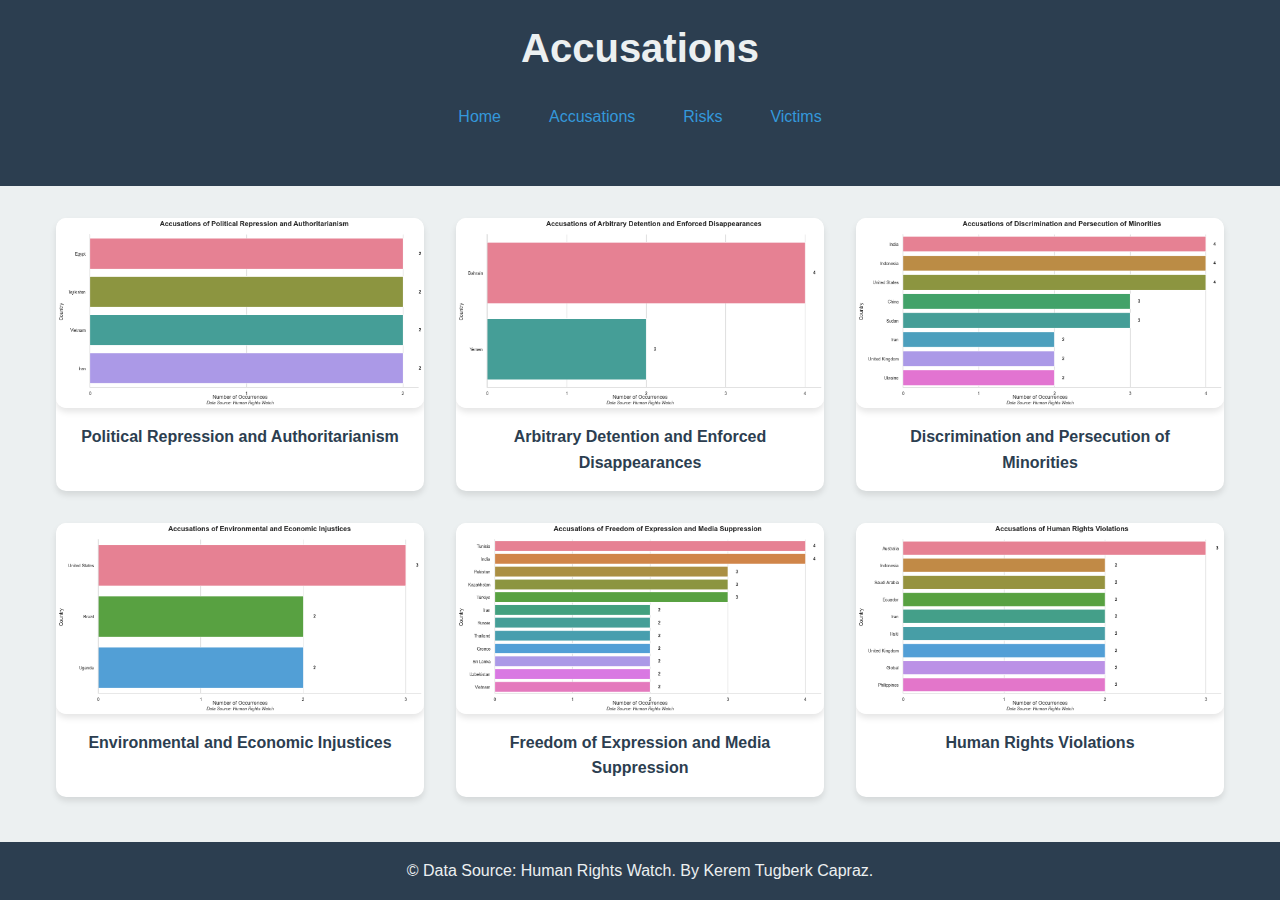
==== docs/accusations.html @ f1fa460b ""renamed webapp with docs"" ====
<!DOCTYPE html>
<html lang="en">
<head>
    <meta charset="UTF-8">
    <meta name="viewport" content="width=device-width, initial-scale=1.0">
    <link rel="stylesheet" href="style.css">
    <title>Accusations</title>
    <script src="script.js" defer></script>
</head>
<body>
    <header>
        <h1>Accusations</h1>
        <nav>
            <a href="index.html">Home</a>
            <a href="accusations.html">Accusations</a>
            <a href="risks.html">Risks</a>
            <a href="victims.html">Victims</a>
        </nav>
    </header>
    <main>
        <div class="gallery">
            <figure>
                <img src="accusations/accusations_of_Political_Repression_and_Authoritarianism.png" alt="Accusation 1">
                <figcaption>Political Repression and Authoritarianism</figcaption>
            </figure>
            <figure>
                <img src="accusations/accusations_of_Arbitrary_Detention_and_Enforced_Disappearances.png" alt="Accusation 2">
                <figcaption>Arbitrary Detention and Enforced Disappearances</figcaption>
            </figure>
            <figure>
                <img src="accusations/accusations_of_Discrimination_and_Persecution_of_Minorities.png" alt="Accusation 3">
                <figcaption>Discrimination and Persecution of Minorities</figcaption>
            </figure>
            <figure>
                <img src="accusations/accusations_of_Environmental_and_Economic_Injustices.png" alt="Accusation 4">
                <figcaption>Environmental and Economic Injustices</figcaption>
            </figure>
            <figure>
                <img src="accusations/accusations_of_Freedom_of_Expression_and_Media_Suppression.png" alt="Accusation 5">
                <figcaption>Freedom of Expression and Media Suppression</figcaption>
            </figure>
            <figure>
                <img src="accusations/accusations_of_Human_Rights_Violations.png" alt="Accusation 6">
                <figcaption>Human Rights Violations</figcaption>
            </figure>
        </div>
    </main>
    <footer>
        <p>&copy; Data Source: Human Rights Watch. By Kerem Tugberk Capraz.</p>
    </footer>
</body>
</html>
---- docs/style.css ----
:root {
    --primary-color: #2c3e50;
    --secondary-color: #ecf0f1;
    --accent-color: #3498db;
    --text-color: #333;
}

* {
    margin: 0;
    padding: 0;
    box-sizing: border-box;
}

body {
    font-family: 'Segoe UI', Tahoma, Geneva, Verdana, sans-serif;
    line-height: 1.6;
    color: var(--text-color);
    background-color: var(--secondary-color);
}

header {
    background-color: var(--primary-color);
    color: var(--secondary-color);
    padding: 1rem 0;
    text-align: center;
}

h1 {
    margin-bottom: 1rem;
    font-size: 2.5rem;
}

nav {
    display: flex;
    justify-content: center;
    gap: 1rem;
    margin-bottom: 2rem;
}

nav a {
    color: var(--accent-color);
    text-decoration: none;
    padding: 0.5rem 1rem;
    border-radius: 5px;
    transition: background-color 0.3s ease, color 0.3s ease;
}

nav a:hover {
    background-color: var(--accent-color);
    color: var(--secondary-color);
}

main {
    max-width: 1200px;
    margin: 2rem auto;
    padding: 0 1rem;
}

.gallery {
    display: grid;
    grid-template-columns: repeat(auto-fit, minmax(300px, 1fr));
    gap: 2rem;
}

figure, .gallery img {
    background-color: #fff;
    border-radius: 10px;
    overflow: hidden;
    box-shadow: 0 4px 6px rgba(0, 0, 0, 0.1);
    transition: transform 0.3s ease;
}

figure:hover, .gallery img:hover {
    transform: translateY(-5px);
}

img {
    width: 100%;
    height: auto;
    display: block;
}

figcaption {
    padding: 1rem;
    text-align: center;
    font-weight: bold;
    color: var(--primary-color);
}

footer {
    background-color: var(--primary-color);
    color: var(--secondary-color);
    text-align: center;
    padding: 1rem 0;
    position: fixed;
    bottom: 0;
    width: 100%;
}

@media (max-width: 768px) {
    .gallery {
        grid-template-columns: repeat(auto-fit, minmax(250px, 1fr));
    }
}

/* Add these styles at the end of your existing CSS file */

#lightbox {
    position: fixed;
    z-index: 1000;
    top: 0;
    left: 0;
    width: 100%;
    height: 100%;
    background-color: rgba(0, 0, 0, 0.8);
    display: none;
}

#lightbox.active {
    display: flex;
    justify-content: center;
    align-items: center;
}

#lightbox img {
    max-width: 90%;
    max-height: 80%;
    padding: 4px;
    background-color: black;
    border: 2px solid white;
}
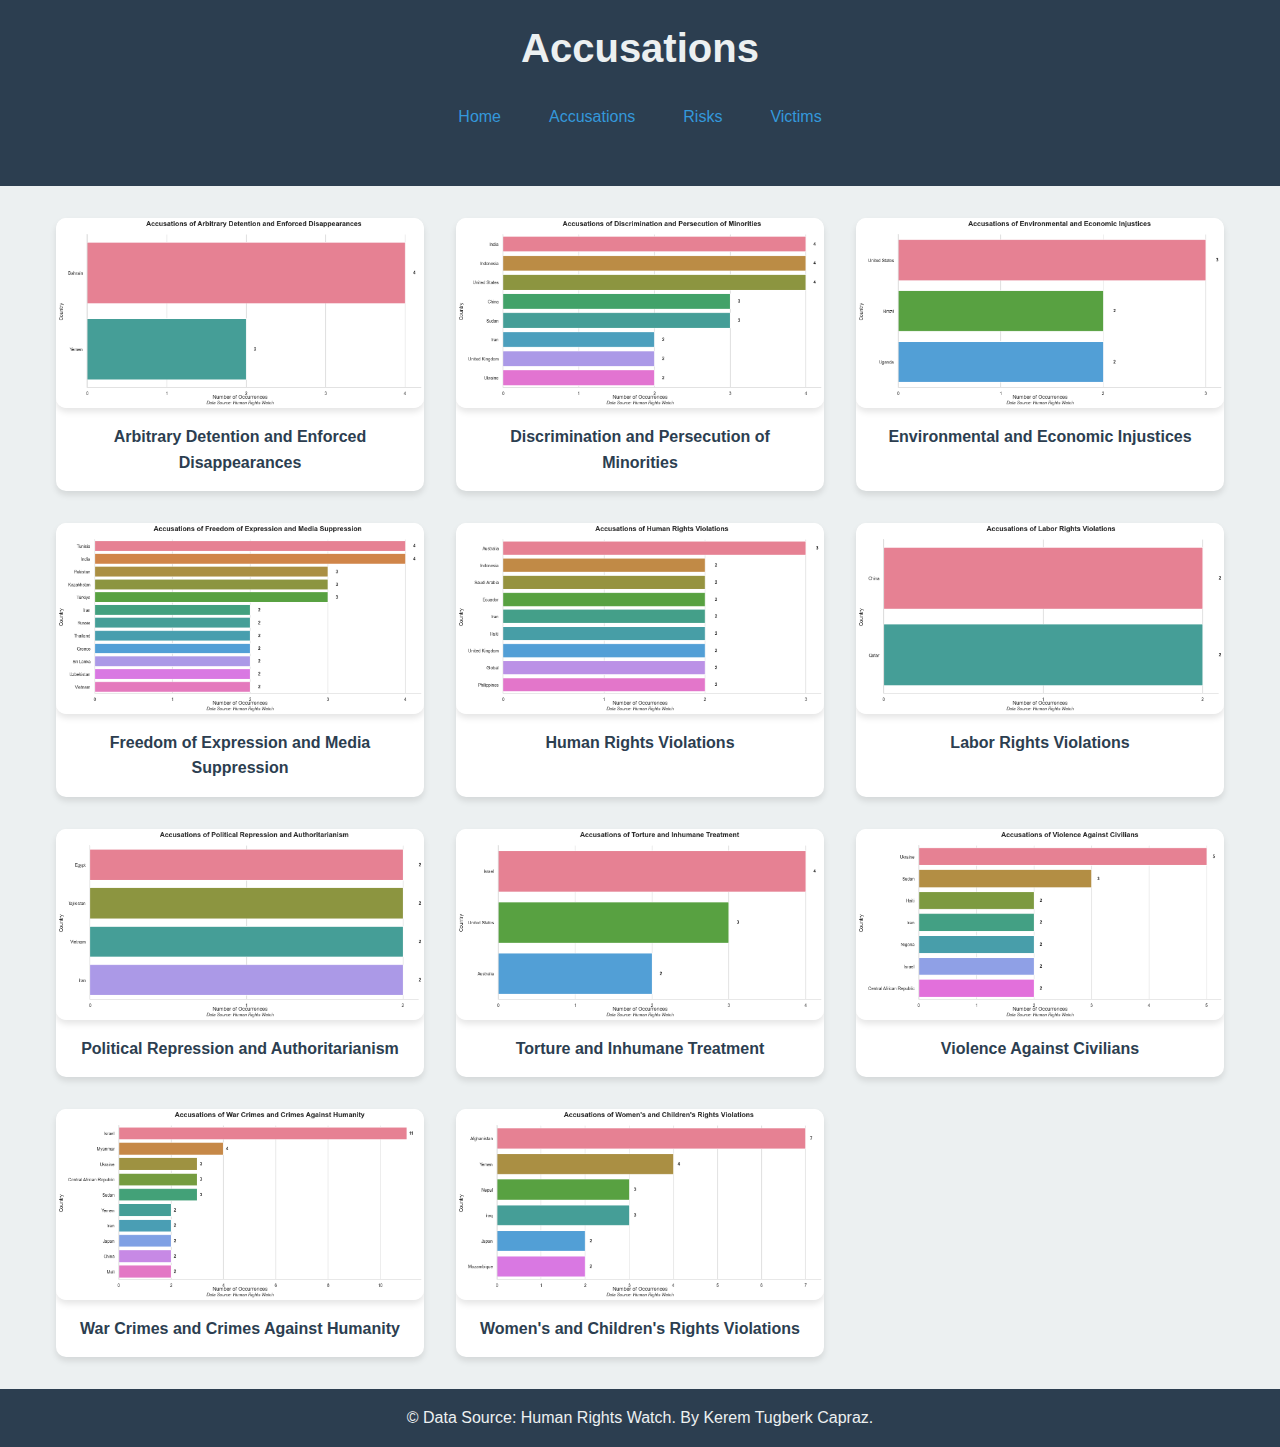
==== commit f9db26cc: ""index page + logos + style changes"" ====
--- a/docs/accusations.html
+++ b/docs/accusations.html
@@ -19,30 +19,51 @@
     </header>
     <main>
         <div class="gallery">
-            <figure>
-                <img src="accusations/accusations_of_Political_Repression_and_Authoritarianism.png" alt="Accusation 1">
-                <figcaption>Political Repression and Authoritarianism</figcaption>
-            </figure>
-            <figure>
-                <img src="accusations/accusations_of_Arbitrary_Detention_and_Enforced_Disappearances.png" alt="Accusation 2">
-                <figcaption>Arbitrary Detention and Enforced Disappearances</figcaption>
-            </figure>
-            <figure>
-                <img src="accusations/accusations_of_Discrimination_and_Persecution_of_Minorities.png" alt="Accusation 3">
-                <figcaption>Discrimination and Persecution of Minorities</figcaption>
-            </figure>
-            <figure>
-                <img src="accusations/accusations_of_Environmental_and_Economic_Injustices.png" alt="Accusation 4">
-                <figcaption>Environmental and Economic Injustices</figcaption>
-            </figure>
-            <figure>
-                <img src="accusations/accusations_of_Freedom_of_Expression_and_Media_Suppression.png" alt="Accusation 5">
-                <figcaption>Freedom of Expression and Media Suppression</figcaption>
-            </figure>
-            <figure>
-                <img src="accusations/accusations_of_Human_Rights_Violations.png" alt="Accusation 6">
-                <figcaption>Human Rights Violations</figcaption>
-            </figure>
+            
+                <figure>
+                    <img src="accusations/accusations_of_Arbitrary_Detention_and_Enforced_Disappearances.png" alt="Accusation 2">
+                    <figcaption>Arbitrary Detention and Enforced Disappearances</figcaption>
+                </figure>
+                <figure>
+                    <img src="accusations/accusations_of_Discrimination_and_Persecution_of_Minorities.png" alt="Accusation 3">
+                    <figcaption>Discrimination and Persecution of Minorities</figcaption>
+                </figure>
+                <figure>
+                    <img src="accusations/accusations_of_Environmental_and_Economic_Injustices.png" alt="Accusation 4">
+                    <figcaption>Environmental and Economic Injustices</figcaption>
+                </figure>
+                <figure>
+                    <img src="accusations/accusations_of_Freedom_of_Expression_and_Media_Suppression.png" alt="Accusation 5">
+                    <figcaption>Freedom of Expression and Media Suppression</figcaption>
+                </figure>
+                <figure>
+                    <img src="accusations/accusations_of_Human_Rights_Violations.png" alt="Accusation 6">
+                    <figcaption>Human Rights Violations</figcaption>
+                </figure>
+                <figure>
+                    <img src="accusations/accusations_of_Labor_Rights_Violations.png" alt="Accusation 7">
+                    <figcaption>Labor Rights Violations</figcaption>
+                </figure>
+                <figure>
+                    <img src="accusations/accusations_of_Political_Repression_and_Authoritarianism.png" alt="Accusation 1">
+                    <figcaption>Political Repression and Authoritarianism</figcaption>
+                </figure>
+                <figure>
+                    <img src="accusations/accusations_of_Torture_and_Inhumane_Treatment.png" alt="Accusation 8">
+                    <figcaption>Torture and Inhumane Treatment</figcaption>
+                </figure>
+                <figure>
+                    <img src="accusations/accusations_of_Violence_Against_Civilians.png" alt="Accusation 9">
+                    <figcaption>Violence Against Civilians</figcaption>
+                </figure>
+                <figure>
+                    <img src="accusations/accusations_of_War_Crimes_and_Crimes_Against_Humanity.png" alt="Accusation 10">
+                    <figcaption>War Crimes and Crimes Against Humanity</figcaption>
+                </figure>
+                <figure>
+                    <img src="accusations/accusations_of_Women's_and_Children's_Rights_Violations.png" alt="Accusation 11">
+                    <figcaption>Women's and Children's Rights Violations</figcaption>
+                </figure>
         </div>
     </main>
     <footer>
--- a/docs/style.css
+++ b/docs/style.css
@@ -92,15 +92,63 @@
     color: var(--secondary-color);
     text-align: center;
     padding: 1rem 0;
-    position: fixed;
-    bottom: 0;
     width: 100%;
+    margin-top: 2rem; /* Space above the footer */
+    clear: both; /* Ensure it clears any floated elements */
+}
+
+.logos {
+    display: flex;
+    justify-content: center; /* Center the logos */
+    gap: 1rem; /* Space between logos */
+    margin-bottom: 1rem; /* Space below the logos */
+}
+
+.logo {
+    max-width: 100px; /* Set a maximum width for the logos */
+    height: auto; /* Maintain aspect ratio */
+    transition: transform 0.3s ease; /* Add a hover effect */
+}
+
+.logo:hover {
+    transform: scale(1.05); /* Slightly enlarge on hover */
 }
 
 @media (max-width: 768px) {
     .gallery {
         grid-template-columns: repeat(auto-fit, minmax(250px, 1fr));
     }
+}
+
+/* New styles for index.html */
+.index-section {
+    margin-bottom: 2rem; /* Space between sections */
+    padding: 1rem;
+    background-color: white; /* White background for sections */
+    border-radius: 8px; /* Rounded corners */
+    box-shadow: 0 2px 4px rgba(0, 0, 0, 0.1); /* Subtle shadow */
+}
+
+.index-section h2 {
+    margin-bottom: 1rem;
+    color: var(--primary-color);
+}
+
+.index-section h3 {
+    margin-top: 1.5rem;
+    margin-bottom: 0.5rem;
+    color: var(--accent-color);
+}
+
+.index-section h4 {
+    margin-top: 1rem;
+    margin-bottom: 0.5rem;
+    color: var(--primary-color);
+}
+
+.index-section ul, .index-section ol {
+    margin-left: 1.5rem; /* Indent lists */
+    margin-bottom: 1rem; /* Space below lists */
 }
 
 /* Add these styles at the end of your existing CSS file */
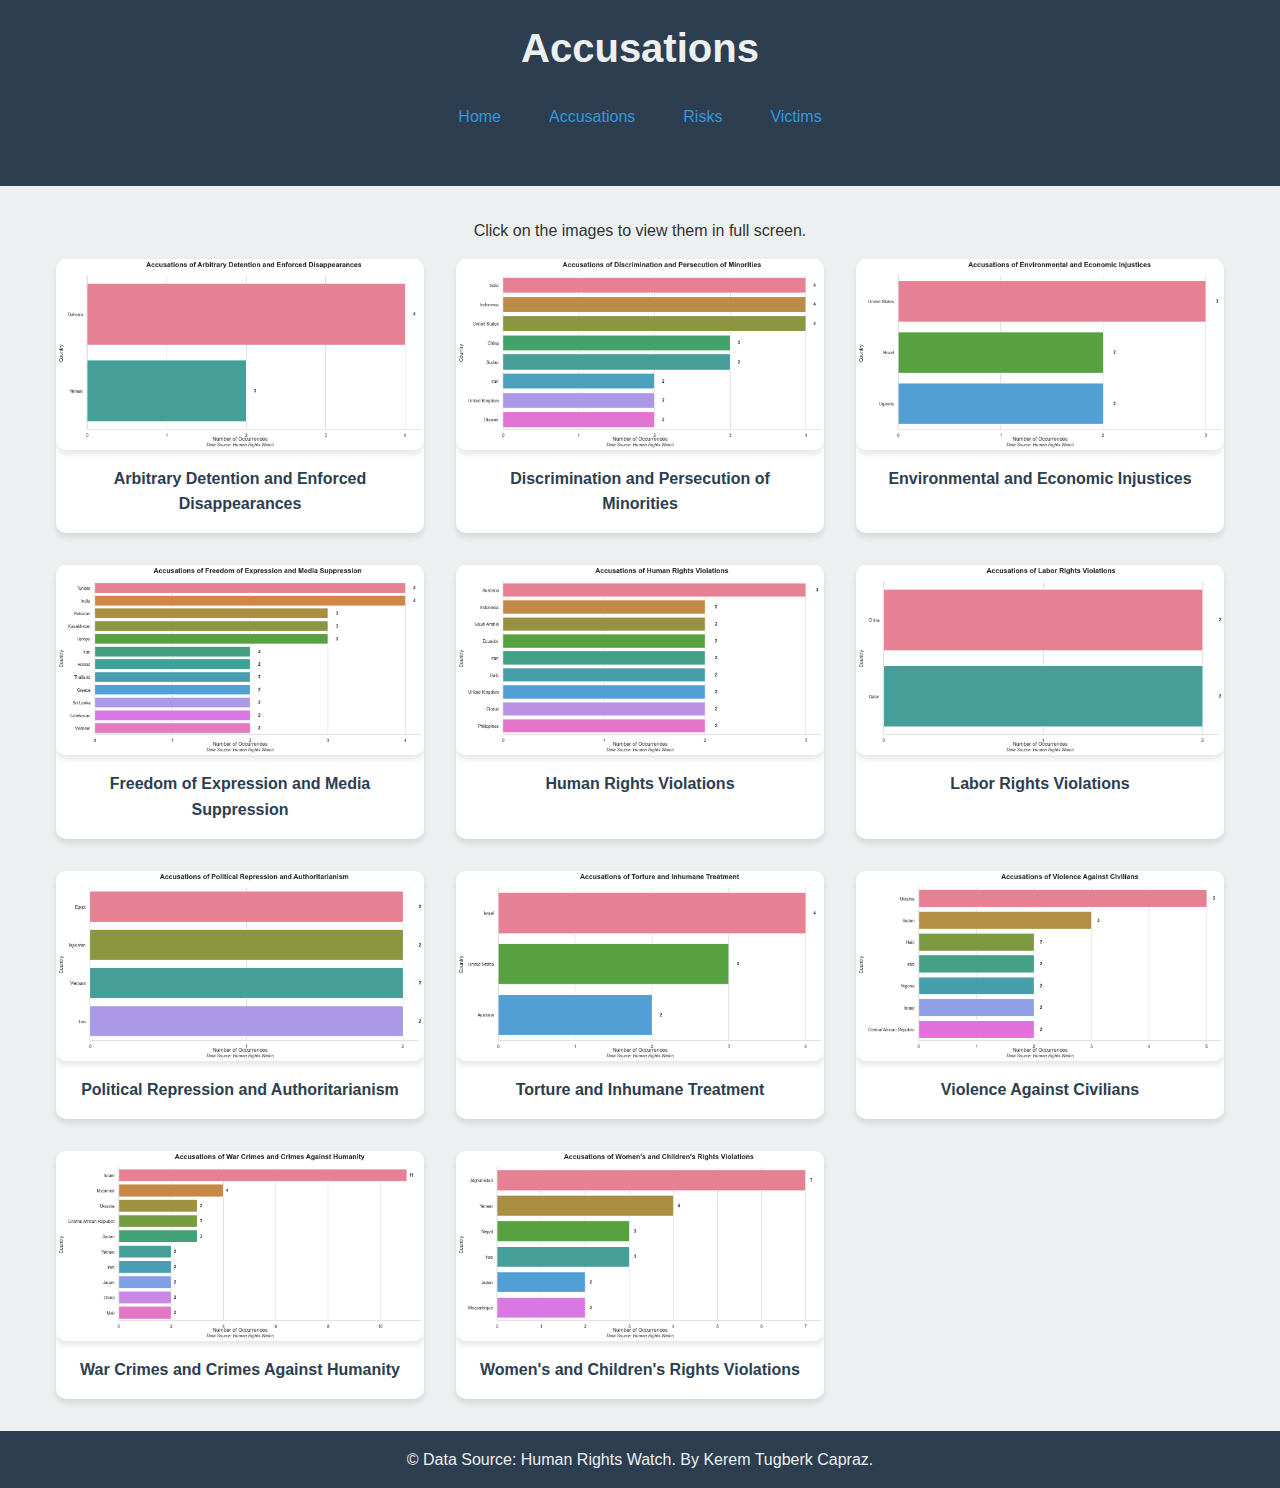
==== commit d11e4557: ""style changes + full screen explainer"" ====
--- a/docs/accusations.html
+++ b/docs/accusations.html
@@ -18,6 +18,7 @@
         </nav>
     </header>
     <main>
+        <p class="center-text">Click on the images to view them in full screen.</p>
         <div class="gallery">
             
                 <figure>
--- a/docs/style.css
+++ b/docs/style.css
@@ -176,4 +176,9 @@
     padding: 4px;
     background-color: black;
     border: 2px solid white;
+}
+
+.center-text {
+    text-align: center; /* Center the text */
+    margin: 1rem 0; /* Optional: Add some vertical spacing */
 }